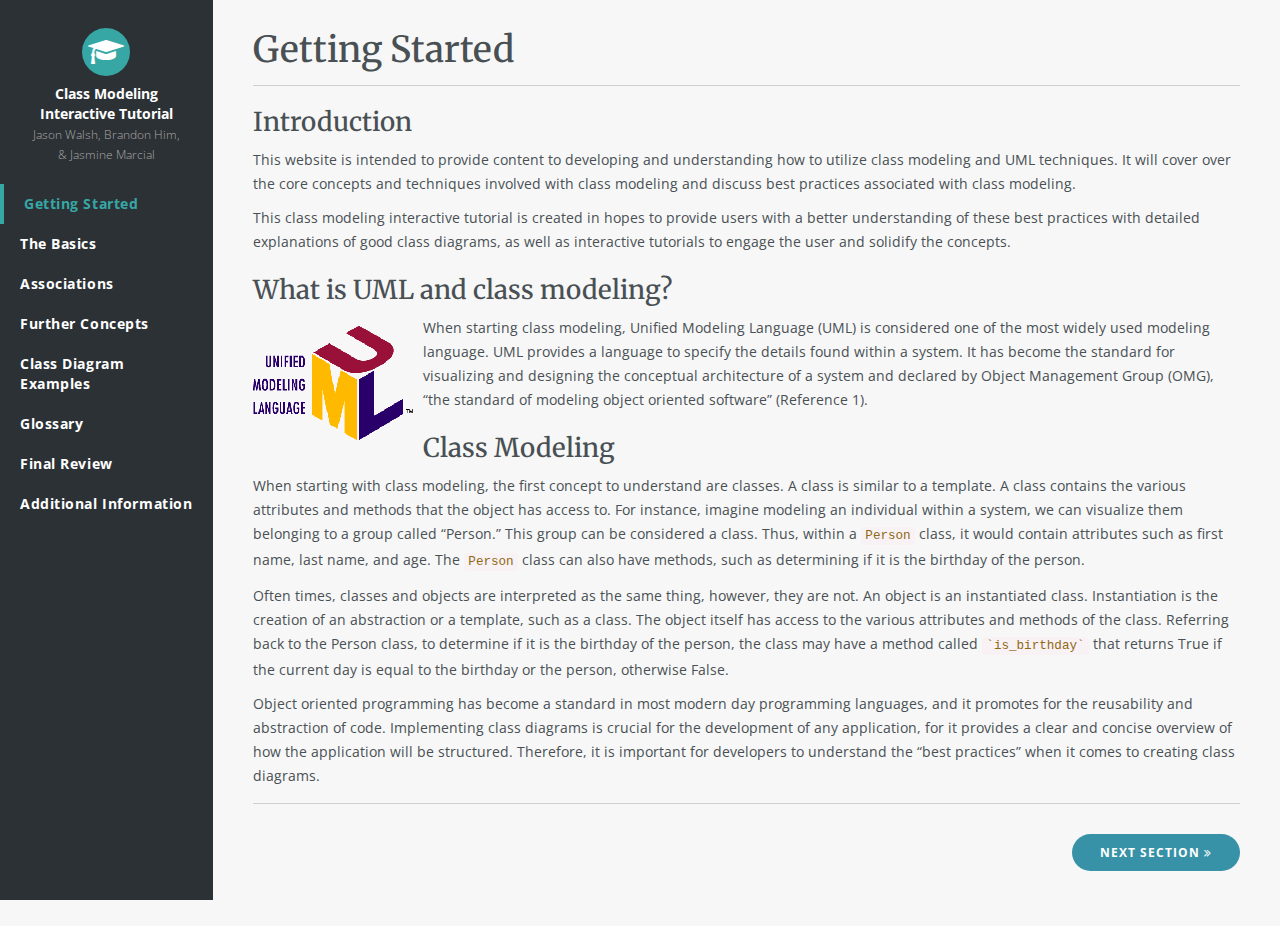
==== index.html @ 858a0475 "Initial commit" ====
<!DOCTYPE html>
<html lang="en">
    <head>
        <meta charset="utf-8">
        <meta http-equiv="X-UA-Compatible" content="IE=edge">
        <meta name="viewport" content="width=device-width, initial-scale=1">
        <title>INFO 355 Class Modeling Tutorial</title>
        <link rel="stylesheet" href="https://maxcdn.bootstrapcdn.com/bootstrap/3.3.4/css/bootstrap.min.css">
        <link rel="stylesheet" href="//maxcdn.bootstrapcdn.com/font-awesome/4.3.0/css/font-awesome.min.css">
        <link rel="stylesheet" href="assets/css/slickQuiz.css">
        <link rel="stylesheet" href="assets/css/master.css">
        <link rel="stylesheet" href="assets/css/override.css">
        <link rel="stylesheet" href="assets/css/animate.css">
        <!--[if lt IE 9]>
            <script src="https://oss.maxcdn.com/html5shiv/3.7.2/html5shiv.min.js"></script>
            <script src="https://oss.maxcdn.com/respond/1.4.2/respond.min.js"></script>
        <![endif]-->
    </head>
    <body id="slickQuiz">
        <nav class="navbar navbar-inverse navbar-fixed-top">
            <div class="container-fluid">
                <div class="navbar-header">
                    <button type="button" class="navbar-toggle collapsed" data-toggle="collapse" data-target="#navbar" aria-expanded="false" aria-controls="navbar">
                        <span class="sr-only">Toggle navigation</span>
                        <span class="icon-bar"></span>
                        <span class="icon-bar"></span>
                        <span class="icon-bar"></span>
                    </button>
                    <a class="navbar-brand" href="#">Class Modeling Interactive Tutorial</a>
                </div>
                <div id="navbar" class="navbar-collapse collapse">
                    <ul class="nav navbar-nav">
                        <li class="active"><a href="/index.html">Getting Started<span class="sr-only">(current)</span></a></li>
                        <li><a href="/basics.html">The Basics</a></li>
                        <li><a href="/associations.html">Associations</a></li>
                        <li><a href="/advance-concepts.html">Further Concepts</a></li>
                        <li><a href="/class-diagram.html">Class Diagram Examples</a></li>
                        <li><a href="/glossary.html">Glossary</a></li>
                        <li><a href="/review.html">Final Review</a></li>
                        <li><a href="/additional-info.html">Additional Information</a></li>
                    </ul>
                </div>
            </div>
        </nav>
        <div class="container-fluid">
            <div class="row">
                <div class="col-sm-3 col-md-2 sidebar">
                    <section class="logo">
                        <span class="fa-stack fa-2x">
                            <i class="fa fa-circle fa-stack-2x"></i>
                            <i class="fa fa-graduation-cap fa-stack-1x fa-inverse"></i>
                        </span>
                        <span class="text">Class Modeling Interactive Tutorial</span>
                        <span class="authors">Jason Walsh, Brandon Him, &amp; Jasmine Marcial</span>
                    </section>
                    <ul class="nav nav-sidebar">
                        <li class="active"><a href="/index.html">Getting Started<span class="sr-only">(current)</span></a></li>
                        <li><a href="/basics.html">The Basics</a></li>
                        <li><a href="/associations.html">Associations</a></li>
                        <li><a href="/advance-concepts.html">Further Concepts</a></li>
                        <li><a href="/class-diagram.html">Class Diagram Examples</a></li>
                        <li><a href="/glossary.html">Glossary</a></li>
                        <li><a href="/review.html">Final Review</a></li>
                        <li><a href="/additional-info.html">Additional Information</a></li>
                    </ul>
                </div>
                <section class="col-sm-9 col-sm-offset-3 col-md-10 col-md-offset-2 main animated fadeIn">
                    <h1>Getting Started</h1>
                    <hr>
                        <h2>Introduction</h2>
                            <p>This website is intended to provide content to developing and understanding how to utilize class modeling and UML techniques. It will cover over the core concepts and techniques involved with class modeling and discuss best practices associated with class modeling.</p>
                            <p>This class modeling interactive tutorial is created in hopes to provide users with a better understanding of these best practices with detailed explanations of good class diagrams, as well as interactive tutorials to engage the user and solidify the concepts.</p>        
                        <h2>What is UML and class modeling?</h2>
                            <img src="assets/img/UML_logo.gif" alt="unified modeling language logo" class="img-responsive left" alt="Responsive image">
                            <p>When starting class modeling, Unified Modeling Language (UML) is considered one of the most widely used modeling language. UML provides a language to specify the details found within a system. It has become the standard for visualizing and designing the conceptual architecture of a system and declared by Object Management Group (OMG), “the standard of modeling object oriented software” (Reference 1).</p>
                        <h2>Class Modeling</h2>
                            <p>When starting with class modeling, the first concept to understand are classes. A class is similar to a template. A class contains the various attributes and methods that the object has access to. For instance, imagine modeling an individual within a system, we can visualize them belonging to a group called “Person.” This group can be considered a class. Thus, within a <span class="code">Person</span> class, it would contain attributes such as first name, last name, and age. The <span class="code">Person</span> class can also have methods, such as determining if it is the birthday of the person.</p>
                            <p>Often times, classes and objects are interpreted as the same thing, however, they are not. An object is an instantiated class. Instantiation is the creation of an abstraction or a template, such as a class. The object itself has access to the various attributes and methods of the class. Referring back to the Person class, to determine if it is the birthday of the person, the class may have a method called <span class="code">`is_birthday`</span> that returns True if the current day is equal to the birthday or the person, otherwise False.</p>
                            <p>Object oriented programming has become a standard in most modern day programming languages, and it promotes for the reusability and abstraction of code. Implementing class diagrams is crucial for the development of any application, for it provides a clear and concise overview of how the application will be structured. Therefore, it is important for developers to understand the “best practices” when it comes to creating class diagrams.</p>
                    <hr>
                    <article class="paging">
                        <div class="float-left">
                        </div>
                        <div class="float-right">
                            <a class="btn btn-primary" href="/basics.html">Next Section <i class="fa fa-angle-double-right"></i></a>
                        </div>
                        <br class="clear">
                    </article>
                </section>
            </div>
        </div>
        <script src="https://ajax.googleapis.com/ajax/libs/jquery/1.11.2/jquery.min.js"></script>
        <script src="https://maxcdn.bootstrapcdn.com/bootstrap/3.3.4/js/bootstrap.min.js"></script>
        <script src="assets/js/slickQuiz-config.js"></script>
        <script src="assets/js/slickQuiz.js"></script>
        <script src="assets/js/main.js"></script>
    </body>
</html>
---- assets/css/slickQuiz.css ----
/* BASE QUIZ STYLES */
/* These styles ensure that the necessary elements are hidden for toggling */

/* DO NOT EDIT UNLESS YOU KNOW WHAT YOU ARE DOING!! */

.startQuiz,
.nextQuestion,
.backToQuestion,
.questions li.question,
.questions li.question .responses,
.questions li.question .responses .correct,
.questions li.question .responses .incorrect,
.quizResults {
    display: none;
}

/* If response messages are disabled or only shown on quiz completion,
   nextQuestion button IS checkAnswer button - so it must be displayed */
.nextQuestion.checkAnswer {
    display: block;
}

ol.questions,
ul.answers,
ul.responses,
ol.questions li,
ul.answers li,
ul.responses li {
    list-style-type: none;
}
---- assets/css/master.css ----
@import url(http://fonts.googleapis.com/css?family=Open+Sans:400,600);

body {
    font-family: 'Open Sans', sans-serif;
}

.sidebar {
    display: none;
}

@media (min-width: 768px) {
    .sidebar {
        position: fixed;
        top: 0;
        bottom: 0;
        left: 0;
        z-index: 1000;
        display: block;
        padding: 20px;
        overflow-x: hidden;
        overflow-y: auto;
        background-color: #f5f5f5;
        border-right: 1px solid #eee;
    }
}

.nav-sidebar {
    margin-right: -21px;
    margin-bottom: 20px;
    margin-left: -20px;
}

.nav-sidebar > li > a {
    padding-right: 20px;
    padding-left: 20px;
}

.nav-sidebar > .active > a,
.nav-sidebar > .active > a:hover,
.nav-sidebar > .active > a:focus {
    color: #fff;
    background-color: #428bca;
}

.startQuiz {
    margin-top: 40px;
}

.tryAgain {
    margin: 20px 0;
}

.quizArea, .quizResults {
    zoom: 1;
}

.quizArea:before,
.quizArea:after,
.quizResults:before,
.quizResults:after {
    content: "\0020";
    display: block;
    height: 0;
    visibility: hidden;
    font-size: 0;
}
.quizArea:after, .quizResults:after {
    clear: both;
}

.questionCount {
    font-style: italic;
}
.questionCount span {
    font-weight: bold;
}

ol.questions {
    margin-top: 20px;
    margin-left: 0;
}
ol.questions li {
    margin-left: 0;
}

ul.answers {
    margin-left: 20px;
    margin-bottom: 20px;
}

ul.responses li {
    margin: 10px 20px 20px;
}

ul.responses li p span {
    display: block;
    font-weight: bold;
    font-size: 18px;
}

ul.responses li.correct p span {
    color: #6C9F2E;
}

ul.responses li.incorrect p span {
    color: #B5121B;
}

.quizResults h3 {
    margin: 0;
}

.quizResults h3 span {
    font-weight: normal;
    font-style: italic;
}

.quizResultsCopy {
    clear: both;
    margin-top: 20px;
}
---- assets/css/override.css ----
/* CSS Stylesheet for CMIT INFO 355 */
/* Font Imports */
@import url(http://fonts.googleapis.com/css?family=Merriweather);
body {
  background-color: #f7f7f7;
}
/* Typography */
p {
  line-height: 24px;
  color: #495054;
}

h1, h2, h3, h4, h5, h6 {
  font-family: 'Merriweather', serif;
  color: #495054;
}

h2 {
  font-size: 26px;
  line-height: 32px;
}

h3 {
  font-size: 20px;
  line-height: 28px;
}
dt {
  margin-top: 10px;
}

.code, code {
  font-family: "Courier New", Courier, monospace;
  padding: 2px 4px;
  font-size: 90%;
  color: #906916;
  background-color: #f9f2f4;
  border-radius: 4px;
}

.figure {
  display: block;
  font-size: 12px;
  margin-bottom: 10px;
}

hr {
  border-top: 1px solid #CFCFCF;
  margin: 15px 0;
}
/* logo */
.logo { 
  margin-bottom: 20px;
  text-align: center;
}

.fa-stack {
  display: block;
  margin: 4px auto;
}

.fa-stack-2x {
  color: rgb(55, 167, 166);
}

.text { 
  display: block;
  color: white;
  font-weight: 700;
}

.authors {
  color: rgb(168, 168, 168);
  font-weight: 100;
  font-size: 12px;
}

/* tables */
table {
  margin: 25px auto;
  display: block;
}
thead {
  background: rgb(55, 167, 166);
  color: white;
  border: 1px solid black;
  font-weight: bold;
}

td {
  border: 1px solid #1C9493;
  padding: 10px;
}

tbody tr:nth-child(odd) {
  background: rgba(211, 211, 211, 0.51);
}



/* images */
.left {
  float: left;
  margin: 10px 10px 10px 0px;
}

.right{
  float: right;
  margin: 10px 0px 10px 10px;
}

.img-center {
  display: block;
  margin: 0 auto;
}
/* main content */
.main {
  padding: 10px 40px 40px 40px;
}

/* Sidebar */
@media (min-width: 768px) {
  .navbar.navbar-inverse.navbar-fixed-top {
    display: none;
  }
}

.sidebar {
  background-color: #2c3135;
  border-right: 1px solid #2c3135;
  padding: 20px 30px 30px 30px;
}

.nav-sidebar {
  margin-left: -30px;
  margin-right:-30px;
}

.nav-sidebar a {
  color: #fff;
  font-weight: 700;
  letter-spacing: 0.04em;
  transition: all .4s ease;
}

.nav-sidebar li.active a {
  color: #37a7a6;
  border-left: 4px solid;
}

.nav-sidebar > .active > a, .nav-sidebar > .active > a:hover, .nav-sidebar > .active > a:focus {
  background: none;
}

.nav>li>a:focus, .nav>li>a:hover {
  background-color: #242527;
}

.sidebar a:hover {
  color: #37a7a6;
}

/* btn */
.btn.btn-primary {
  border-radius: 29px;
  font-weight: bold;
  text-transform: uppercase;
  font-size: 12px;
  padding: 10px 28px;
  background-color: rgb(218, 154, 92);
  letter-spacing: 1.01px;
  border: none;
  transition: all .4s ease;
  display: inline-block;
  margin: 15px 0;
}

.btn.btn-primary:hover {
  padding: 10px 44px;
}

.paging .btn.btn-primary {
  background-color: rgb(55, 146, 167);
}

/* paging */
.float-right {
  float: right;
}

.float-left {
  float: left;
}

.clear {
  clear: both;
}

.tweet-it {
  text-align: right;
}

/* quiz */
a.button.checkAnswer {
  display: inline-block;
  background: rgb(134, 194, 134);
  color: white;
  padding: 6px 15px;
  border-radius: 100px;
  transition: all .4s ease;
  margin: 8px 0;
  font-weight: bold;
  text-decoration: none;
}

a.button.checkAnswer:hover {
  background: rgb(143, 192, 143);
  text-decoration: none;
}

a.button.backToQuestion {
  background: rgb(167, 55, 81);
  color: white;
  padding: 6px 15px;
  border-radius: 100px;
  transition: all .4s ease;
  margin: 8px 0;
  text-decoration: none;
  margin-right: 40px;
}

a.button.backToQuestion:hover {
  background: rgb(140, 36, 61);
  text-decoration: none;
  color: white
}

.nextQuestion {
  background: rgb(55, 137, 167);
  color: white;
  padding: 6px 15px;
  border-radius: 100px;
  transition: all .4s ease;
  margin: 8px 0;
  text-decoration: none;
  margin-right: 40px;
}

.nextQuestion:hover {
  text-decoration: none;
  color: white;
}

.citation li {
   list-style-type: none;
   margin-top: 10px;
}

.answers img {
  margin-top: 15px;
}
@media (max-width: 768px) {
  .main {
    padding-top: 70px;
  }
  .paging {
    margin: 0 auto;
    text-align: center;
  }
}

@media (max-width: 550px ) {
  .float-right {
    float: none;
  }
  .float-left {
    float: none;
  }
}
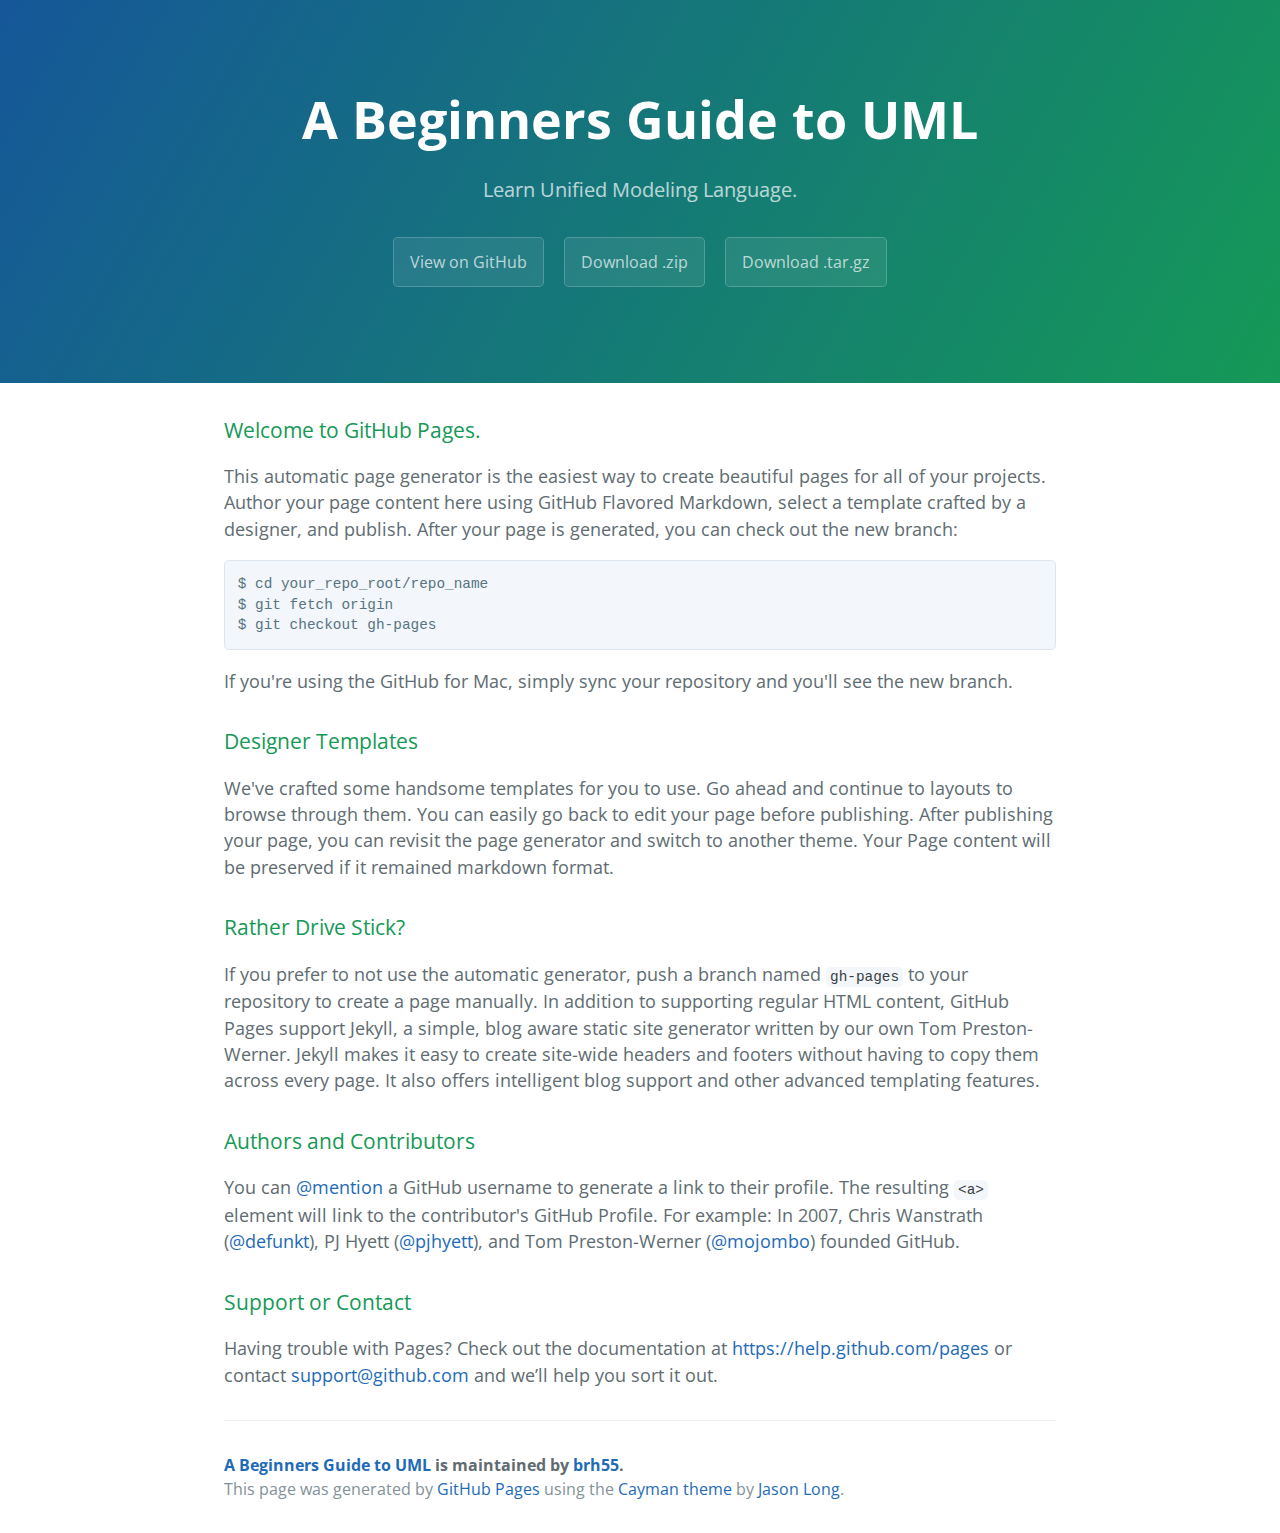
==== commit f5eb76cd: "Create gh-pages branch via GitHub" ====
--- a/index.html
+++ b/index.html
@@ -1,98 +1,65 @@
 <!DOCTYPE html>
-<html lang="en">
-    <head>
-        <meta charset="utf-8">
-        <meta http-equiv="X-UA-Compatible" content="IE=edge">
-        <meta name="viewport" content="width=device-width, initial-scale=1">
-        <title>INFO 355 Class Modeling Tutorial</title>
-        <link rel="stylesheet" href="https://maxcdn.bootstrapcdn.com/bootstrap/3.3.4/css/bootstrap.min.css">
-        <link rel="stylesheet" href="//maxcdn.bootstrapcdn.com/font-awesome/4.3.0/css/font-awesome.min.css">
-        <link rel="stylesheet" href="assets/css/slickQuiz.css">
-        <link rel="stylesheet" href="assets/css/master.css">
-        <link rel="stylesheet" href="assets/css/override.css">
-        <link rel="stylesheet" href="assets/css/animate.css">
-        <!--[if lt IE 9]>
-            <script src="https://oss.maxcdn.com/html5shiv/3.7.2/html5shiv.min.js"></script>
-            <script src="https://oss.maxcdn.com/respond/1.4.2/respond.min.js"></script>
-        <![endif]-->
-    </head>
-    <body id="slickQuiz">
-        <nav class="navbar navbar-inverse navbar-fixed-top">
-            <div class="container-fluid">
-                <div class="navbar-header">
-                    <button type="button" class="navbar-toggle collapsed" data-toggle="collapse" data-target="#navbar" aria-expanded="false" aria-controls="navbar">
-                        <span class="sr-only">Toggle navigation</span>
-                        <span class="icon-bar"></span>
-                        <span class="icon-bar"></span>
-                        <span class="icon-bar"></span>
-                    </button>
-                    <a class="navbar-brand" href="#">Class Modeling Interactive Tutorial</a>
-                </div>
-                <div id="navbar" class="navbar-collapse collapse">
-                    <ul class="nav navbar-nav">
-                        <li class="active"><a href="/index.html">Getting Started<span class="sr-only">(current)</span></a></li>
-                        <li><a href="/basics.html">The Basics</a></li>
-                        <li><a href="/associations.html">Associations</a></li>
-                        <li><a href="/advance-concepts.html">Further Concepts</a></li>
-                        <li><a href="/class-diagram.html">Class Diagram Examples</a></li>
-                        <li><a href="/glossary.html">Glossary</a></li>
-                        <li><a href="/review.html">Final Review</a></li>
-                        <li><a href="/additional-info.html">Additional Information</a></li>
-                    </ul>
-                </div>
-            </div>
-        </nav>
-        <div class="container-fluid">
-            <div class="row">
-                <div class="col-sm-3 col-md-2 sidebar">
-                    <section class="logo">
-                        <span class="fa-stack fa-2x">
-                            <i class="fa fa-circle fa-stack-2x"></i>
-                            <i class="fa fa-graduation-cap fa-stack-1x fa-inverse"></i>
-                        </span>
-                        <span class="text">Class Modeling Interactive Tutorial</span>
-                        <span class="authors">Jason Walsh, Brandon Him, &amp; Jasmine Marcial</span>
-                    </section>
-                    <ul class="nav nav-sidebar">
-                        <li class="active"><a href="/index.html">Getting Started<span class="sr-only">(current)</span></a></li>
-                        <li><a href="/basics.html">The Basics</a></li>
-                        <li><a href="/associations.html">Associations</a></li>
-                        <li><a href="/advance-concepts.html">Further Concepts</a></li>
-                        <li><a href="/class-diagram.html">Class Diagram Examples</a></li>
-                        <li><a href="/glossary.html">Glossary</a></li>
-                        <li><a href="/review.html">Final Review</a></li>
-                        <li><a href="/additional-info.html">Additional Information</a></li>
-                    </ul>
-                </div>
-                <section class="col-sm-9 col-sm-offset-3 col-md-10 col-md-offset-2 main animated fadeIn">
-                    <h1>Getting Started</h1>
-                    <hr>
-                        <h2>Introduction</h2>
-                            <p>This website is intended to provide content to developing and understanding how to utilize class modeling and UML techniques. It will cover over the core concepts and techniques involved with class modeling and discuss best practices associated with class modeling.</p>
-                            <p>This class modeling interactive tutorial is created in hopes to provide users with a better understanding of these best practices with detailed explanations of good class diagrams, as well as interactive tutorials to engage the user and solidify the concepts.</p>        
-                        <h2>What is UML and class modeling?</h2>
-                            <img src="assets/img/UML_logo.gif" alt="unified modeling language logo" class="img-responsive left" alt="Responsive image">
-                            <p>When starting class modeling, Unified Modeling Language (UML) is considered one of the most widely used modeling language. UML provides a language to specify the details found within a system. It has become the standard for visualizing and designing the conceptual architecture of a system and declared by Object Management Group (OMG), “the standard of modeling object oriented software” (Reference 1).</p>
-                        <h2>Class Modeling</h2>
-                            <p>When starting with class modeling, the first concept to understand are classes. A class is similar to a template. A class contains the various attributes and methods that the object has access to. For instance, imagine modeling an individual within a system, we can visualize them belonging to a group called “Person.” This group can be considered a class. Thus, within a <span class="code">Person</span> class, it would contain attributes such as first name, last name, and age. The <span class="code">Person</span> class can also have methods, such as determining if it is the birthday of the person.</p>
-                            <p>Often times, classes and objects are interpreted as the same thing, however, they are not. An object is an instantiated class. Instantiation is the creation of an abstraction or a template, such as a class. The object itself has access to the various attributes and methods of the class. Referring back to the Person class, to determine if it is the birthday of the person, the class may have a method called <span class="code">`is_birthday`</span> that returns True if the current day is equal to the birthday or the person, otherwise False.</p>
-                            <p>Object oriented programming has become a standard in most modern day programming languages, and it promotes for the reusability and abstraction of code. Implementing class diagrams is crucial for the development of any application, for it provides a clear and concise overview of how the application will be structured. Therefore, it is important for developers to understand the “best practices” when it comes to creating class diagrams.</p>
-                    <hr>
-                    <article class="paging">
-                        <div class="float-left">
-                        </div>
-                        <div class="float-right">
-                            <a class="btn btn-primary" href="/basics.html">Next Section <i class="fa fa-angle-double-right"></i></a>
-                        </div>
-                        <br class="clear">
-                    </article>
-                </section>
-            </div>
-        </div>
-        <script src="https://ajax.googleapis.com/ajax/libs/jquery/1.11.2/jquery.min.js"></script>
-        <script src="https://maxcdn.bootstrapcdn.com/bootstrap/3.3.4/js/bootstrap.min.js"></script>
-        <script src="assets/js/slickQuiz-config.js"></script>
-        <script src="assets/js/slickQuiz.js"></script>
-        <script src="assets/js/main.js"></script>
-    </body>
+<html lang="en-us">
+  <head>
+    <meta charset="UTF-8">
+    <title>A Beginners Guide to UML by brh55</title>
+    <meta name="viewport" content="width=device-width, initial-scale=1">
+    <link rel="stylesheet" type="text/css" href="stylesheets/normalize.css" media="screen">
+    <link href='http://fonts.googleapis.com/css?family=Open+Sans:400,700' rel='stylesheet' type='text/css'>
+    <link rel="stylesheet" type="text/css" href="stylesheets/stylesheet.css" media="screen">
+    <link rel="stylesheet" type="text/css" href="stylesheets/github-light.css" media="screen">
+  </head>
+  <body>
+    <section class="page-header">
+      <h1 class="project-name">A Beginners Guide to UML</h1>
+      <h2 class="project-tagline">Learn Unified Modeling Language.</h2>
+      <a href="https://github.com/brh55/A-Beginners-Guide-to-UML" class="btn">View on GitHub</a>
+      <a href="https://github.com/brh55/A-Beginners-Guide-to-UML/zipball/master" class="btn">Download .zip</a>
+      <a href="https://github.com/brh55/A-Beginners-Guide-to-UML/tarball/master" class="btn">Download .tar.gz</a>
+    </section>
+
+    <section class="main-content">
+      <h3>
+<a id="welcome-to-github-pages" class="anchor" href="#welcome-to-github-pages" aria-hidden="true"><span class="octicon octicon-link"></span></a>Welcome to GitHub Pages.</h3>
+
+<p>This automatic page generator is the easiest way to create beautiful pages for all of your projects. Author your page content here using GitHub Flavored Markdown, select a template crafted by a designer, and publish. After your page is generated, you can check out the new branch:</p>
+
+<pre><code>$ cd your_repo_root/repo_name
+$ git fetch origin
+$ git checkout gh-pages
+</code></pre>
+
+<p>If you're using the GitHub for Mac, simply sync your repository and you'll see the new branch.</p>
+
+<h3>
+<a id="designer-templates" class="anchor" href="#designer-templates" aria-hidden="true"><span class="octicon octicon-link"></span></a>Designer Templates</h3>
+
+<p>We've crafted some handsome templates for you to use. Go ahead and continue to layouts to browse through them. You can easily go back to edit your page before publishing. After publishing your page, you can revisit the page generator and switch to another theme. Your Page content will be preserved if it remained markdown format.</p>
+
+<h3>
+<a id="rather-drive-stick" class="anchor" href="#rather-drive-stick" aria-hidden="true"><span class="octicon octicon-link"></span></a>Rather Drive Stick?</h3>
+
+<p>If you prefer to not use the automatic generator, push a branch named <code>gh-pages</code> to your repository to create a page manually. In addition to supporting regular HTML content, GitHub Pages support Jekyll, a simple, blog aware static site generator written by our own Tom Preston-Werner. Jekyll makes it easy to create site-wide headers and footers without having to copy them across every page. It also offers intelligent blog support and other advanced templating features.</p>
+
+<h3>
+<a id="authors-and-contributors" class="anchor" href="#authors-and-contributors" aria-hidden="true"><span class="octicon octicon-link"></span></a>Authors and Contributors</h3>
+
+<p>You can <a href="https://github.com/blog/821" class="user-mention">@mention</a> a GitHub username to generate a link to their profile. The resulting <code>&lt;a&gt;</code> element will link to the contributor's GitHub Profile. For example: In 2007, Chris Wanstrath (<a href="https://github.com/defunkt" class="user-mention">@defunkt</a>), PJ Hyett (<a href="https://github.com/pjhyett" class="user-mention">@pjhyett</a>), and Tom Preston-Werner (<a href="https://github.com/mojombo" class="user-mention">@mojombo</a>) founded GitHub.</p>
+
+<h3>
+<a id="support-or-contact" class="anchor" href="#support-or-contact" aria-hidden="true"><span class="octicon octicon-link"></span></a>Support or Contact</h3>
+
+<p>Having trouble with Pages? Check out the documentation at <a href="https://help.github.com/pages">https://help.github.com/pages</a> or contact <a href="mailto:support@github.com">support@github.com</a> and we’ll help you sort it out.</p>
+
+      <footer class="site-footer">
+        <span class="site-footer-owner"><a href="https://github.com/brh55/A-Beginners-Guide-to-UML">A Beginners Guide to UML</a> is maintained by <a href="https://github.com/brh55">brh55</a>.</span>
+
+        <span class="site-footer-credits">This page was generated by <a href="https://pages.github.com">GitHub Pages</a> using the <a href="https://github.com/jasonlong/cayman-theme">Cayman theme</a> by <a href="https://twitter.com/jasonlong">Jason Long</a>.</span>
+      </footer>
+
+    </section>
+
+  
+  </body>
 </html>
+
--- a/stylesheets/stylesheet.css
+++ b/stylesheets/stylesheet.css
@@ -0,0 +1,245 @@
+* {
+  box-sizing: border-box; }
+
+body {
+  padding: 0;
+  margin: 0;
+  font-family: "Open Sans", "Helvetica Neue", Helvetica, Arial, sans-serif;
+  font-size: 16px;
+  line-height: 1.5;
+  color: #606c71; }
+
+a {
+  color: #1e6bb8;
+  text-decoration: none; }
+  a:hover {
+    text-decoration: underline; }
+
+.btn {
+  display: inline-block;
+  margin-bottom: 1rem;
+  color: rgba(255, 255, 255, 0.7);
+  background-color: rgba(255, 255, 255, 0.08);
+  border-color: rgba(255, 255, 255, 0.2);
+  border-style: solid;
+  border-width: 1px;
+  border-radius: 0.3rem;
+  transition: color 0.2s, background-color 0.2s, border-color 0.2s; }
+  .btn + .btn {
+    margin-left: 1rem; }
+
+.btn:hover {
+  color: rgba(255, 255, 255, 0.8);
+  text-decoration: none;
+  background-color: rgba(255, 255, 255, 0.2);
+  border-color: rgba(255, 255, 255, 0.3); }
+
+@media screen and (min-width: 64em) {
+  .btn {
+    padding: 0.75rem 1rem; } }
+
+@media screen and (min-width: 42em) and (max-width: 64em) {
+  .btn {
+    padding: 0.6rem 0.9rem;
+    font-size: 0.9rem; } }
+
+@media screen and (max-width: 42em) {
+  .btn {
+    display: block;
+    width: 100%;
+    padding: 0.75rem;
+    font-size: 0.9rem; }
+    .btn + .btn {
+      margin-top: 1rem;
+      margin-left: 0; } }
+
+.page-header {
+  color: #fff;
+  text-align: center;
+  background-color: #159957;
+  background-image: linear-gradient(120deg, #155799, #159957); }
+
+@media screen and (min-width: 64em) {
+  .page-header {
+    padding: 5rem 6rem; } }
+
+@media screen and (min-width: 42em) and (max-width: 64em) {
+  .page-header {
+    padding: 3rem 4rem; } }
+
+@media screen and (max-width: 42em) {
+  .page-header {
+    padding: 2rem 1rem; } }
+
+.project-name {
+  margin-top: 0;
+  margin-bottom: 0.1rem; }
+
+@media screen and (min-width: 64em) {
+  .project-name {
+    font-size: 3.25rem; } }
+
+@media screen and (min-width: 42em) and (max-width: 64em) {
+  .project-name {
+    font-size: 2.25rem; } }
+
+@media screen and (max-width: 42em) {
+  .project-name {
+    font-size: 1.75rem; } }
+
+.project-tagline {
+  margin-bottom: 2rem;
+  font-weight: normal;
+  opacity: 0.7; }
+
+@media screen and (min-width: 64em) {
+  .project-tagline {
+    font-size: 1.25rem; } }
+
+@media screen and (min-width: 42em) and (max-width: 64em) {
+  .project-tagline {
+    font-size: 1.15rem; } }
+
+@media screen and (max-width: 42em) {
+  .project-tagline {
+    font-size: 1rem; } }
+
+.main-content :first-child {
+  margin-top: 0; }
+.main-content img {
+  max-width: 100%; }
+.main-content h1, .main-content h2, .main-content h3, .main-content h4, .main-content h5, .main-content h6 {
+  margin-top: 2rem;
+  margin-bottom: 1rem;
+  font-weight: normal;
+  color: #159957; }
+.main-content p {
+  margin-bottom: 1em; }
+.main-content code {
+  padding: 2px 4px;
+  font-family: Consolas, "Liberation Mono", Menlo, Courier, monospace;
+  font-size: 0.9rem;
+  color: #383e41;
+  background-color: #f3f6fa;
+  border-radius: 0.3rem; }
+.main-content pre {
+  padding: 0.8rem;
+  margin-top: 0;
+  margin-bottom: 1rem;
+  font: 1rem Consolas, "Liberation Mono", Menlo, Courier, monospace;
+  color: #567482;
+  word-wrap: normal;
+  background-color: #f3f6fa;
+  border: solid 1px #dce6f0;
+  border-radius: 0.3rem; }
+  .main-content pre > code {
+    padding: 0;
+    margin: 0;
+    font-size: 0.9rem;
+    color: #567482;
+    word-break: normal;
+    white-space: pre;
+    background: transparent;
+    border: 0; }
+.main-content .highlight {
+  margin-bottom: 1rem; }
+  .main-content .highlight pre {
+    margin-bottom: 0;
+    word-break: normal; }
+.main-content .highlight pre, .main-content pre {
+  padding: 0.8rem;
+  overflow: auto;
+  font-size: 0.9rem;
+  line-height: 1.45;
+  border-radius: 0.3rem; }
+.main-content pre code, .main-content pre tt {
+  display: inline;
+  max-width: initial;
+  padding: 0;
+  margin: 0;
+  overflow: initial;
+  line-height: inherit;
+  word-wrap: normal;
+  background-color: transparent;
+  border: 0; }
+  .main-content pre code:before, .main-content pre code:after, .main-content pre tt:before, .main-content pre tt:after {
+    content: normal; }
+.main-content ul, .main-content ol {
+  margin-top: 0; }
+.main-content blockquote {
+  padding: 0 1rem;
+  margin-left: 0;
+  color: #819198;
+  border-left: 0.3rem solid #dce6f0; }
+  .main-content blockquote > :first-child {
+    margin-top: 0; }
+  .main-content blockquote > :last-child {
+    margin-bottom: 0; }
+.main-content table {
+  display: block;
+  width: 100%;
+  overflow: auto;
+  word-break: normal;
+  word-break: keep-all; }
+  .main-content table th {
+    font-weight: bold; }
+  .main-content table th, .main-content table td {
+    padding: 0.5rem 1rem;
+    border: 1px solid #e9ebec; }
+.main-content dl {
+  padding: 0; }
+  .main-content dl dt {
+    padding: 0;
+    margin-top: 1rem;
+    font-size: 1rem;
+    font-weight: bold; }
+  .main-content dl dd {
+    padding: 0;
+    margin-bottom: 1rem; }
+.main-content hr {
+  height: 2px;
+  padding: 0;
+  margin: 1rem 0;
+  background-color: #eff0f1;
+  border: 0; }
+
+@media screen and (min-width: 64em) {
+  .main-content {
+    max-width: 64rem;
+    padding: 2rem 6rem;
+    margin: 0 auto;
+    font-size: 1.1rem; } }
+
+@media screen and (min-width: 42em) and (max-width: 64em) {
+  .main-content {
+    padding: 2rem 4rem;
+    font-size: 1.1rem; } }
+
+@media screen and (max-width: 42em) {
+  .main-content {
+    padding: 2rem 1rem;
+    font-size: 1rem; } }
+
+.site-footer {
+  padding-top: 2rem;
+  margin-top: 2rem;
+  border-top: solid 1px #eff0f1; }
+
+.site-footer-owner {
+  display: block;
+  font-weight: bold; }
+
+.site-footer-credits {
+  color: #819198; }
+
+@media screen and (min-width: 64em) {
+  .site-footer {
+    font-size: 1rem; } }
+
+@media screen and (min-width: 42em) and (max-width: 64em) {
+  .site-footer {
+    font-size: 1rem; } }
+
+@media screen and (max-width: 42em) {
+  .site-footer {
+    font-size: 0.9rem; } }
--- a/stylesheets/github-light.css
+++ b/stylesheets/github-light.css
@@ -0,0 +1,116 @@
+/*
+   Copyright 2014 GitHub Inc.
+
+   Licensed under the Apache License, Version 2.0 (the "License");
+   you may not use this file except in compliance with the License.
+   You may obtain a copy of the License at
+
+       http://www.apache.org/licenses/LICENSE-2.0
+
+   Unless required by applicable law or agreed to in writing, software
+   distributed under the License is distributed on an "AS IS" BASIS,
+   WITHOUT WARRANTIES OR CONDITIONS OF ANY KIND, either express or implied.
+   See the License for the specific language governing permissions and
+   limitations under the License.
+
+*/
+
+.pl-c /* comment */ {
+  color: #969896;
+}
+
+.pl-c1      /* constant, markup.raw, meta.diff.header, meta.module-reference, meta.property-name, support, support.constant, support.variable, variable.other.constant */,
+.pl-s .pl-v /* string variable */ {
+  color: #0086b3;
+}
+
+.pl-e  /* entity */,
+.pl-en /* entity.name */ {
+  color: #795da3;
+}
+
+.pl-s .pl-s1 /* string source */,
+.pl-smi      /* storage.modifier.import, storage.modifier.package, storage.type.java, variable.other, variable.parameter.function */ {
+  color: #333;
+}
+
+.pl-ent /* entity.name.tag */ {
+  color: #63a35c;
+}
+
+.pl-k /* keyword, storage, storage.type */ {
+  color: #a71d5d;
+}
+
+.pl-pds              /* punctuation.definition.string, string.regexp.character-class */,
+.pl-s                /* string */,
+.pl-s .pl-pse .pl-s1 /* string punctuation.section.embedded source */,
+.pl-sr               /* string.regexp */,
+.pl-sr .pl-cce       /* string.regexp constant.character.escape */,
+.pl-sr .pl-sra       /* string.regexp string.regexp.arbitrary-repitition */,
+.pl-sr .pl-sre       /* string.regexp source.ruby.embedded */ {
+  color: #183691;
+}
+
+.pl-v /* variable */ {
+  color: #ed6a43;
+}
+
+.pl-id /* invalid.deprecated */ {
+  color: #b52a1d;
+}
+
+.pl-ii /* invalid.illegal */ {
+  background-color: #b52a1d;
+  color: #f8f8f8;
+}
+
+.pl-sr .pl-cce /* string.regexp constant.character.escape */ {
+  color: #63a35c;
+  font-weight: bold;
+}
+
+.pl-ml /* markup.list */ {
+  color: #693a17;
+}
+
+.pl-mh        /* markup.heading */,
+.pl-mh .pl-en /* markup.heading entity.name */,
+.pl-ms        /* meta.separator */ {
+  color: #1d3e81;
+  font-weight: bold;
+}
+
+.pl-mq /* markup.quote */ {
+  color: #008080;
+}
+
+.pl-mi /* markup.italic */ {
+  color: #333;
+  font-style: italic;
+}
+
+.pl-mb /* markup.bold */ {
+  color: #333;
+  font-weight: bold;
+}
+
+.pl-md /* markup.deleted, meta.diff.header.from-file */ {
+  background-color: #ffecec;
+  color: #bd2c00;
+}
+
+.pl-mi1 /* markup.inserted, meta.diff.header.to-file */ {
+  background-color: #eaffea;
+  color: #55a532;
+}
+
+.pl-mdr /* meta.diff.range */ {
+  color: #795da3;
+  font-weight: bold;
+}
+
+.pl-mo /* meta.output */ {
+  color: #1d3e81;
+}
+
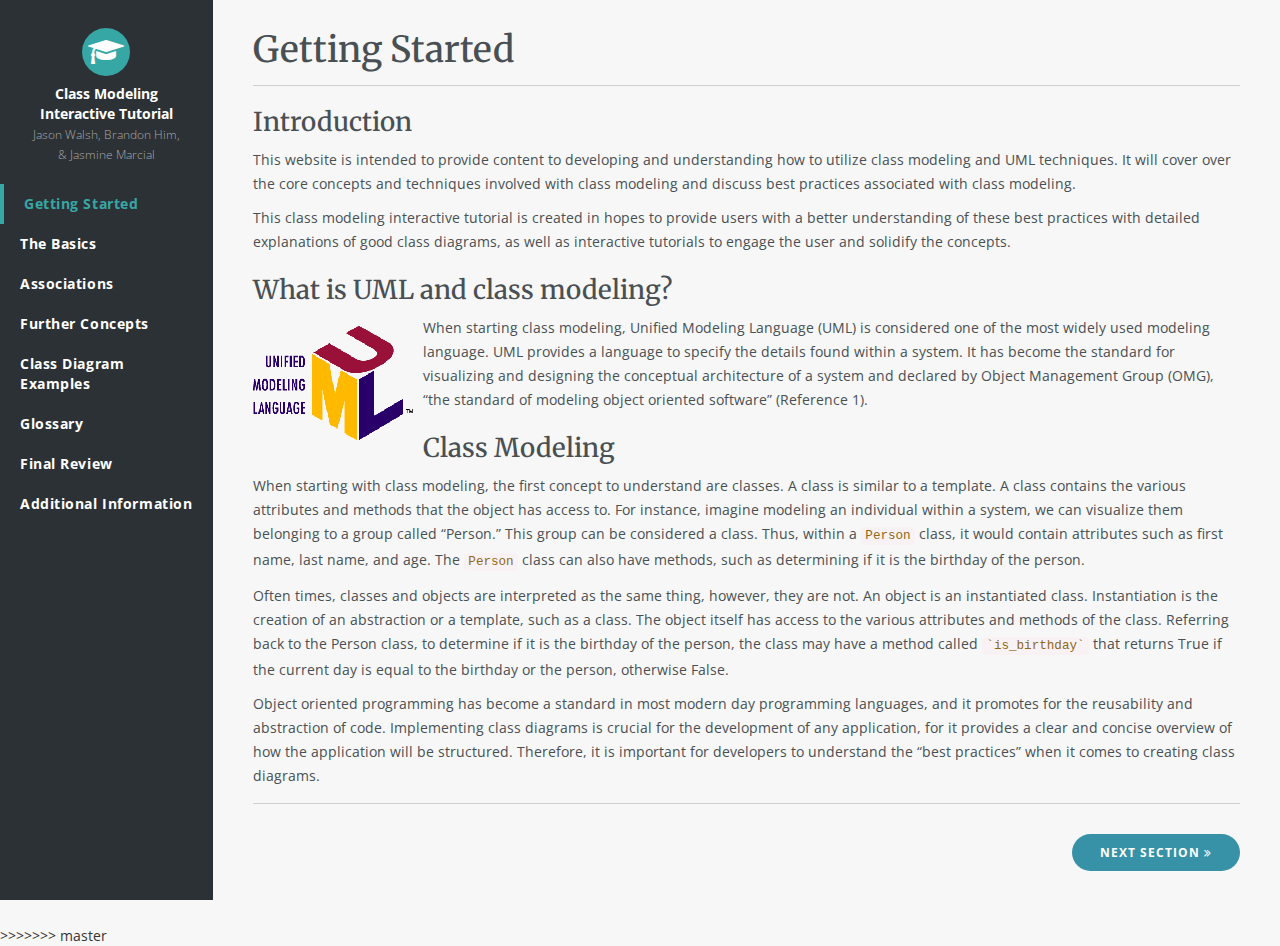
==== commit c19ac634: "Update URLS path" ====
--- a/index.html
+++ b/index.html
@@ -1,65 +1,99 @@
 <!DOCTYPE html>
-<html lang="en-us">
-  <head>
-    <meta charset="UTF-8">
-    <title>A Beginners Guide to UML by brh55</title>
-    <meta name="viewport" content="width=device-width, initial-scale=1">
-    <link rel="stylesheet" type="text/css" href="stylesheets/normalize.css" media="screen">
-    <link href='http://fonts.googleapis.com/css?family=Open+Sans:400,700' rel='stylesheet' type='text/css'>
-    <link rel="stylesheet" type="text/css" href="stylesheets/stylesheet.css" media="screen">
-    <link rel="stylesheet" type="text/css" href="stylesheets/github-light.css" media="screen">
-  </head>
-  <body>
-    <section class="page-header">
-      <h1 class="project-name">A Beginners Guide to UML</h1>
-      <h2 class="project-tagline">Learn Unified Modeling Language.</h2>
-      <a href="https://github.com/brh55/A-Beginners-Guide-to-UML" class="btn">View on GitHub</a>
-      <a href="https://github.com/brh55/A-Beginners-Guide-to-UML/zipball/master" class="btn">Download .zip</a>
-      <a href="https://github.com/brh55/A-Beginners-Guide-to-UML/tarball/master" class="btn">Download .tar.gz</a>
-    </section>
-
-    <section class="main-content">
-      <h3>
-<a id="welcome-to-github-pages" class="anchor" href="#welcome-to-github-pages" aria-hidden="true"><span class="octicon octicon-link"></span></a>Welcome to GitHub Pages.</h3>
-
-<p>This automatic page generator is the easiest way to create beautiful pages for all of your projects. Author your page content here using GitHub Flavored Markdown, select a template crafted by a designer, and publish. After your page is generated, you can check out the new branch:</p>
-
-<pre><code>$ cd your_repo_root/repo_name
-$ git fetch origin
-$ git checkout gh-pages
-</code></pre>
-
-<p>If you're using the GitHub for Mac, simply sync your repository and you'll see the new branch.</p>
-
-<h3>
-<a id="designer-templates" class="anchor" href="#designer-templates" aria-hidden="true"><span class="octicon octicon-link"></span></a>Designer Templates</h3>
-
-<p>We've crafted some handsome templates for you to use. Go ahead and continue to layouts to browse through them. You can easily go back to edit your page before publishing. After publishing your page, you can revisit the page generator and switch to another theme. Your Page content will be preserved if it remained markdown format.</p>
-
-<h3>
-<a id="rather-drive-stick" class="anchor" href="#rather-drive-stick" aria-hidden="true"><span class="octicon octicon-link"></span></a>Rather Drive Stick?</h3>
-
-<p>If you prefer to not use the automatic generator, push a branch named <code>gh-pages</code> to your repository to create a page manually. In addition to supporting regular HTML content, GitHub Pages support Jekyll, a simple, blog aware static site generator written by our own Tom Preston-Werner. Jekyll makes it easy to create site-wide headers and footers without having to copy them across every page. It also offers intelligent blog support and other advanced templating features.</p>
-
-<h3>
-<a id="authors-and-contributors" class="anchor" href="#authors-and-contributors" aria-hidden="true"><span class="octicon octicon-link"></span></a>Authors and Contributors</h3>
-
-<p>You can <a href="https://github.com/blog/821" class="user-mention">@mention</a> a GitHub username to generate a link to their profile. The resulting <code>&lt;a&gt;</code> element will link to the contributor's GitHub Profile. For example: In 2007, Chris Wanstrath (<a href="https://github.com/defunkt" class="user-mention">@defunkt</a>), PJ Hyett (<a href="https://github.com/pjhyett" class="user-mention">@pjhyett</a>), and Tom Preston-Werner (<a href="https://github.com/mojombo" class="user-mention">@mojombo</a>) founded GitHub.</p>
-
-<h3>
-<a id="support-or-contact" class="anchor" href="#support-or-contact" aria-hidden="true"><span class="octicon octicon-link"></span></a>Support or Contact</h3>
-
-<p>Having trouble with Pages? Check out the documentation at <a href="https://help.github.com/pages">https://help.github.com/pages</a> or contact <a href="mailto:support@github.com">support@github.com</a> and we’ll help you sort it out.</p>
-
-      <footer class="site-footer">
-        <span class="site-footer-owner"><a href="https://github.com/brh55/A-Beginners-Guide-to-UML">A Beginners Guide to UML</a> is maintained by <a href="https://github.com/brh55">brh55</a>.</span>
-
-        <span class="site-footer-credits">This page was generated by <a href="https://pages.github.com">GitHub Pages</a> using the <a href="https://github.com/jasonlong/cayman-theme">Cayman theme</a> by <a href="https://twitter.com/jasonlong">Jason Long</a>.</span>
-      </footer>
-
-    </section>
-
-  
-  </body>
+<html lang="en">
+    <head>
+        <meta charset="utf-8">
+        <meta http-equiv="X-UA-Compatible" content="IE=edge">
+        <meta name="viewport" content="width=device-width, initial-scale=1">
+        <title>INFO 355 Class Modeling Tutorial</title>
+        <link rel="stylesheet" href="https://maxcdn.bootstrapcdn.com/bootstrap/3.3.4/css/bootstrap.min.css">
+        <link rel="stylesheet" href="//maxcdn.bootstrapcdn.com/font-awesome/4.3.0/css/font-awesome.min.css">
+        <link rel="stylesheet" href="assets/css/slickQuiz.css">
+        <link rel="stylesheet" href="assets/css/master.css">
+        <link rel="stylesheet" href="assets/css/override.css">
+        <link rel="stylesheet" href="assets/css/animate.css">
+        <!--[if lt IE 9]>
+            <script src="https://oss.maxcdn.com/html5shiv/3.7.2/html5shiv.min.js"></script>
+            <script src="https://oss.maxcdn.com/respond/1.4.2/respond.min.js"></script>
+        <![endif]-->
+    </head>
+    <body id="slickQuiz">
+        <nav class="navbar navbar-inverse navbar-fixed-top">
+            <div class="container-fluid">
+                <div class="navbar-header">
+                    <button type="button" class="navbar-toggle collapsed" data-toggle="collapse" data-target="#navbar" aria-expanded="false" aria-controls="navbar">
+                        <span class="sr-only">Toggle navigation</span>
+                        <span class="icon-bar"></span>
+                        <span class="icon-bar"></span>
+                        <span class="icon-bar"></span>
+                    </button>
+                    <a class="navbar-brand" href="#">Class Modeling Interactive Tutorial</a>
+                </div>
+                <div id="navbar" class="navbar-collapse collapse">
+                    <ul class="nav navbar-nav">
+                        <li class="active"><a href="index.html">Getting Started<span class="sr-only">(current)</span></a></li>
+                        <li><a href="basics.html">The Basics</a></li>
+                        <li><a href="associations.html">Associations</a></li>
+                        <li><a href="advance-concepts.html">Further Concepts</a></li>
+                        <li><a href="class-diagram.html">Class Diagram Examples</a></li>
+                        <li><a href="glossary.html">Glossary</a></li>
+                        <li><a href="review.html">Final Review</a></li>
+                        <li><a href="additional-info.html">Additional Information</a></li>
+                    </ul>
+                </div>
+            </div>
+        </nav>
+        <div class="container-fluid">
+            <div class="row">
+                <div class="col-sm-3 col-md-2 sidebar">
+                    <section class="logo">
+                        <span class="fa-stack fa-2x">
+                            <i class="fa fa-circle fa-stack-2x"></i>
+                            <i class="fa fa-graduation-cap fa-stack-1x fa-inverse"></i>
+                        </span>
+                        <span class="text">Class Modeling Interactive Tutorial</span>
+                        <span class="authors">Jason Walsh, Brandon Him, &amp; Jasmine Marcial</span>
+                    </section>
+                    <ul class="nav nav-sidebar">
+                        <li class="active"><a href="index.html">Getting Started<span class="sr-only">(current)</span></a></li>
+                        <li><a href="basics.html">The Basics</a></li>
+                        <li><a href="associations.html">Associations</a></li>
+                        <li><a href="advance-concepts.html">Further Concepts</a></li>
+                        <li><a href="class-diagram.html">Class Diagram Examples</a></li>
+                        <li><a href="glossary.html">Glossary</a></li>
+                        <li><a href="review.html">Final Review</a></li>
+                        <li><a href="additional-info.html">Additional Information</a></li>
+                    </ul>
+                </div>
+                <section class="col-sm-9 col-sm-offset-3 col-md-10 col-md-offset-2 main animated fadeIn">
+                    <h1>Getting Started</h1>
+                    <hr>
+                        <h2>Introduction</h2>
+                            <p>This website is intended to provide content to developing and understanding how to utilize class modeling and UML techniques. It will cover over the core concepts and techniques involved with class modeling and discuss best practices associated with class modeling.</p>
+                            <p>This class modeling interactive tutorial is created in hopes to provide users with a better understanding of these best practices with detailed explanations of good class diagrams, as well as interactive tutorials to engage the user and solidify the concepts.</p>        
+                        <h2>What is UML and class modeling?</h2>
+                            <img src="assets/img/UML_logo.gif" alt="unified modeling language logo" class="img-responsive left" alt="Responsive image">
+                            <p>When starting class modeling, Unified Modeling Language (UML) is considered one of the most widely used modeling language. UML provides a language to specify the details found within a system. It has become the standard for visualizing and designing the conceptual architecture of a system and declared by Object Management Group (OMG), “the standard of modeling object oriented software” (Reference 1).</p>
+                        <h2>Class Modeling</h2>
+                            <p>When starting with class modeling, the first concept to understand are classes. A class is similar to a template. A class contains the various attributes and methods that the object has access to. For instance, imagine modeling an individual within a system, we can visualize them belonging to a group called “Person.” This group can be considered a class. Thus, within a <span class="code">Person</span> class, it would contain attributes such as first name, last name, and age. The <span class="code">Person</span> class can also have methods, such as determining if it is the birthday of the person.</p>
+                            <p>Often times, classes and objects are interpreted as the same thing, however, they are not. An object is an instantiated class. Instantiation is the creation of an abstraction or a template, such as a class. The object itself has access to the various attributes and methods of the class. Referring back to the Person class, to determine if it is the birthday of the person, the class may have a method called <span class="code">`is_birthday`</span> that returns True if the current day is equal to the birthday or the person, otherwise False.</p>
+                            <p>Object oriented programming has become a standard in most modern day programming languages, and it promotes for the reusability and abstraction of code. Implementing class diagrams is crucial for the development of any application, for it provides a clear and concise overview of how the application will be structured. Therefore, it is important for developers to understand the “best practices” when it comes to creating class diagrams.</p>
+                    <hr>
+                    <article class="paging">
+                        <div class="float-left">
+                        </div>
+                        <div class="float-right">
+                            <a class="btn btn-primary" href="/basics.html">Next Section <i class="fa fa-angle-double-right"></i></a>
+                        </div>
+                        <br class="clear">
+                    </article>
+                </section>
+            </div>
+        </div>
+        <script src="https://ajax.googleapis.com/ajax/libs/jquery/1.11.2/jquery.min.js"></script>
+        <script src="https://maxcdn.bootstrapcdn.com/bootstrap/3.3.4/js/bootstrap.min.js"></script>
+        <script src="assets/js/slickQuiz-config.js"></script>
+        <script src="assets/js/slickQuiz.js"></script>
+        <script src="assets/js/main.js"></script>
+    </body>
 </html>
-
+>>>>>>> master
--- a/assets/css/slickQuiz.css
+++ b/assets/css/slickQuiz.css
@@ -0,0 +1,30 @@
+/* BASE QUIZ STYLES */
+/* These styles ensure that the necessary elements are hidden for toggling */
+
+/* DO NOT EDIT UNLESS YOU KNOW WHAT YOU ARE DOING!! */
+
+.startQuiz,
+.nextQuestion,
+.backToQuestion,
+.questions li.question,
+.questions li.question .responses,
+.questions li.question .responses .correct,
+.questions li.question .responses .incorrect,
+.quizResults {
+    display: none;
+}
+
+/* If response messages are disabled or only shown on quiz completion,
+   nextQuestion button IS checkAnswer button - so it must be displayed */
+.nextQuestion.checkAnswer {
+    display: block;
+}
+
+ol.questions,
+ul.answers,
+ul.responses,
+ol.questions li,
+ul.answers li,
+ul.responses li {
+    list-style-type: none;
+}
--- a/assets/css/master.css
+++ b/assets/css/master.css
@@ -0,0 +1,121 @@
+@import url(http://fonts.googleapis.com/css?family=Open+Sans:400,600);
+
+body {
+    font-family: 'Open Sans', sans-serif;
+}
+
+.sidebar {
+    display: none;
+}
+
+@media (min-width: 768px) {
+    .sidebar {
+        position: fixed;
+        top: 0;
+        bottom: 0;
+        left: 0;
+        z-index: 1000;
+        display: block;
+        padding: 20px;
+        overflow-x: hidden;
+        overflow-y: auto;
+        background-color: #f5f5f5;
+        border-right: 1px solid #eee;
+    }
+}
+
+.nav-sidebar {
+    margin-right: -21px;
+    margin-bottom: 20px;
+    margin-left: -20px;
+}
+
+.nav-sidebar > li > a {
+    padding-right: 20px;
+    padding-left: 20px;
+}
+
+.nav-sidebar > .active > a,
+.nav-sidebar > .active > a:hover,
+.nav-sidebar > .active > a:focus {
+    color: #fff;
+    background-color: #428bca;
+}
+
+.startQuiz {
+    margin-top: 40px;
+}
+
+.tryAgain {
+    margin: 20px 0;
+}
+
+.quizArea, .quizResults {
+    zoom: 1;
+}
+
+.quizArea:before,
+.quizArea:after,
+.quizResults:before,
+.quizResults:after {
+    content: "\0020";
+    display: block;
+    height: 0;
+    visibility: hidden;
+    font-size: 0;
+}
+.quizArea:after, .quizResults:after {
+    clear: both;
+}
+
+.questionCount {
+    font-style: italic;
+}
+.questionCount span {
+    font-weight: bold;
+}
+
+ol.questions {
+    margin-top: 20px;
+    margin-left: 0;
+}
+ol.questions li {
+    margin-left: 0;
+}
+
+ul.answers {
+    margin-left: 20px;
+    margin-bottom: 20px;
+}
+
+ul.responses li {
+    margin: 10px 20px 20px;
+}
+
+ul.responses li p span {
+    display: block;
+    font-weight: bold;
+    font-size: 18px;
+}
+
+ul.responses li.correct p span {
+    color: #6C9F2E;
+}
+
+ul.responses li.incorrect p span {
+    color: #B5121B;
+}
+
+.quizResults h3 {
+    margin: 0;
+}
+
+.quizResults h3 span {
+    font-weight: normal;
+    font-style: italic;
+}
+
+.quizResultsCopy {
+    clear: both;
+    margin-top: 20px;
+}
--- a/assets/css/override.css
+++ b/assets/css/override.css
@@ -0,0 +1,278 @@
+/* CSS Stylesheet for CMIT INFO 355 */
+/* Font Imports */
+@import url(http://fonts.googleapis.com/css?family=Merriweather);
+body {
+  background-color: #f7f7f7;
+}
+/* Typography */
+p {
+  line-height: 24px;
+  color: #495054;
+}
+
+h1, h2, h3, h4, h5, h6 {
+  font-family: 'Merriweather', serif;
+  color: #495054;
+}
+
+h2 {
+  font-size: 26px;
+  line-height: 32px;
+}
+
+h3 {
+  font-size: 20px;
+  line-height: 28px;
+}
+dt {
+  margin-top: 10px;
+}
+
+.code, code {
+  font-family: "Courier New", Courier, monospace;
+  padding: 2px 4px;
+  font-size: 90%;
+  color: #906916;
+  background-color: #f9f2f4;
+  border-radius: 4px;
+}
+
+.figure {
+  display: block;
+  font-size: 12px;
+  margin-bottom: 10px;
+}
+
+hr {
+  border-top: 1px solid #CFCFCF;
+  margin: 15px 0;
+}
+/* logo */
+.logo { 
+  margin-bottom: 20px;
+  text-align: center;
+}
+
+.fa-stack {
+  display: block;
+  margin: 4px auto;
+}
+
+.fa-stack-2x {
+  color: rgb(55, 167, 166);
+}
+
+.text { 
+  display: block;
+  color: white;
+  font-weight: 700;
+}
+
+.authors {
+  color: rgb(168, 168, 168);
+  font-weight: 100;
+  font-size: 12px;
+}
+
+/* tables */
+table {
+  margin: 25px auto;
+  display: block;
+}
+thead {
+  background: rgb(55, 167, 166);
+  color: white;
+  border: 1px solid black;
+  font-weight: bold;
+}
+
+td {
+  border: 1px solid #1C9493;
+  padding: 10px;
+}
+
+tbody tr:nth-child(odd) {
+  background: rgba(211, 211, 211, 0.51);
+}
+
+
+
+/* images */
+.left {
+  float: left;
+  margin: 10px 10px 10px 0px;
+}
+
+.right{
+  float: right;
+  margin: 10px 0px 10px 10px;
+}
+
+.img-center {
+  display: block;
+  margin: 0 auto;
+}
+/* main content */
+.main {
+  padding: 10px 40px 40px 40px;
+}
+
+/* Sidebar */
+@media (min-width: 768px) {
+  .navbar.navbar-inverse.navbar-fixed-top {
+    display: none;
+  }
+}
+
+.sidebar {
+  background-color: #2c3135;
+  border-right: 1px solid #2c3135;
+  padding: 20px 30px 30px 30px;
+}
+
+.nav-sidebar {
+  margin-left: -30px;
+  margin-right:-30px;
+}
+
+.nav-sidebar a {
+  color: #fff;
+  font-weight: 700;
+  letter-spacing: 0.04em;
+  transition: all .4s ease;
+}
+
+.nav-sidebar li.active a {
+  color: #37a7a6;
+  border-left: 4px solid;
+}
+
+.nav-sidebar > .active > a, .nav-sidebar > .active > a:hover, .nav-sidebar > .active > a:focus {
+  background: none;
+}
+
+.nav>li>a:focus, .nav>li>a:hover {
+  background-color: #242527;
+}
+
+.sidebar a:hover {
+  color: #37a7a6;
+}
+
+/* btn */
+.btn.btn-primary {
+  border-radius: 29px;
+  font-weight: bold;
+  text-transform: uppercase;
+  font-size: 12px;
+  padding: 10px 28px;
+  background-color: rgb(218, 154, 92);
+  letter-spacing: 1.01px;
+  border: none;
+  transition: all .4s ease;
+  display: inline-block;
+  margin: 15px 0;
+}
+
+.btn.btn-primary:hover {
+  padding: 10px 44px;
+}
+
+.paging .btn.btn-primary {
+  background-color: rgb(55, 146, 167);
+}
+
+/* paging */
+.float-right {
+  float: right;
+}
+
+.float-left {
+  float: left;
+}
+
+.clear {
+  clear: both;
+}
+
+.tweet-it {
+  text-align: right;
+}
+
+/* quiz */
+a.button.checkAnswer {
+  display: inline-block;
+  background: rgb(134, 194, 134);
+  color: white;
+  padding: 6px 15px;
+  border-radius: 100px;
+  transition: all .4s ease;
+  margin: 8px 0;
+  font-weight: bold;
+  text-decoration: none;
+}
+
+a.button.checkAnswer:hover {
+  background: rgb(143, 192, 143);
+  text-decoration: none;
+}
+
+a.button.backToQuestion {
+  background: rgb(167, 55, 81);
+  color: white;
+  padding: 6px 15px;
+  border-radius: 100px;
+  transition: all .4s ease;
+  margin: 8px 0;
+  text-decoration: none;
+  margin-right: 40px;
+}
+
+a.button.backToQuestion:hover {
+  background: rgb(140, 36, 61);
+  text-decoration: none;
+  color: white
+}
+
+.nextQuestion {
+  background: rgb(55, 137, 167);
+  color: white;
+  padding: 6px 15px;
+  border-radius: 100px;
+  transition: all .4s ease;
+  margin: 8px 0;
+  text-decoration: none;
+  margin-right: 40px;
+}
+
+.nextQuestion:hover {
+  text-decoration: none;
+  color: white;
+}
+
+.citation li {
+   list-style-type: none;
+   margin-top: 10px;
+}
+
+.answers img {
+  margin-top: 15px;
+}
+@media (max-width: 768px) {
+  .main {
+    padding-top: 70px;
+  }
+  .paging {
+    margin: 0 auto;
+    text-align: center;
+  }
+}
+
+@media (max-width: 550px ) {
+  .float-right {
+    float: none;
+  }
+  .float-left {
+    float: none;
+  }
+}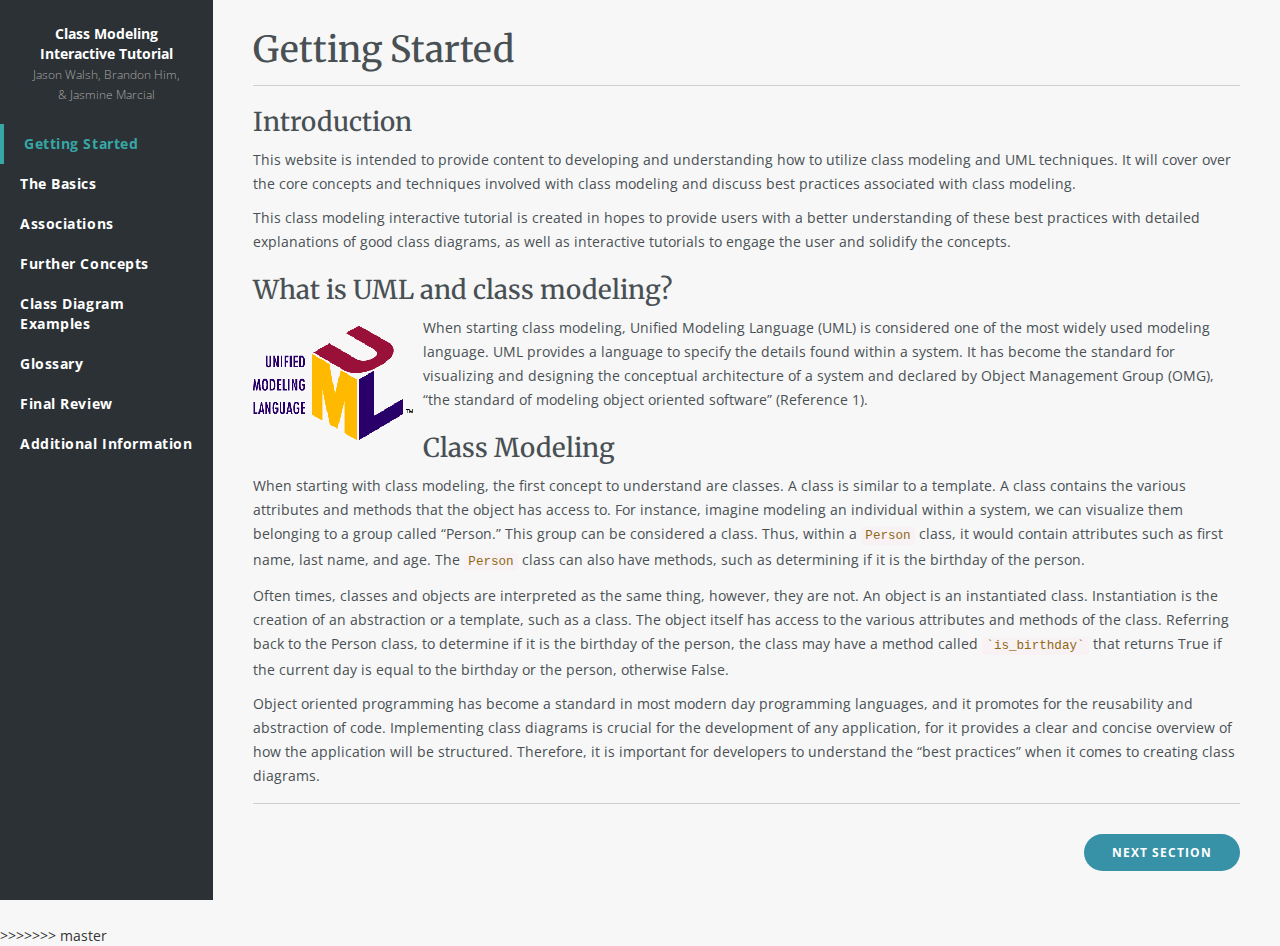
==== commit 61a090d6: "Update next buttons" ====
--- a/index.html
+++ b/index.html
@@ -6,7 +6,7 @@
         <meta name="viewport" content="width=device-width, initial-scale=1">
         <title>INFO 355 Class Modeling Tutorial</title>
         <link rel="stylesheet" href="https://maxcdn.bootstrapcdn.com/bootstrap/3.3.4/css/bootstrap.min.css">
-        <link rel="stylesheet" href="//maxcdn.bootstrapcdn.com/font-awesome/4.3.0/css/font-awesome.min.css">
+        <link rel="stylesheet" href="/maxcdn.bootstrapcdn.com/font-awesome/4.3.0/css/font-awesome.min.css">
         <link rel="stylesheet" href="assets/css/slickQuiz.css">
         <link rel="stylesheet" href="assets/css/master.css">
         <link rel="stylesheet" href="assets/css/override.css">
@@ -82,7 +82,7 @@
                         <div class="float-left">
                         </div>
                         <div class="float-right">
-                            <a class="btn btn-primary" href="/basics.html">Next Section <i class="fa fa-angle-double-right"></i></a>
+                            <a class="btn btn-primary" href="basics.html">Next Section <i class="fa fa-angle-double-right"></i></a>
                         </div>
                         <br class="clear">
                     </article>
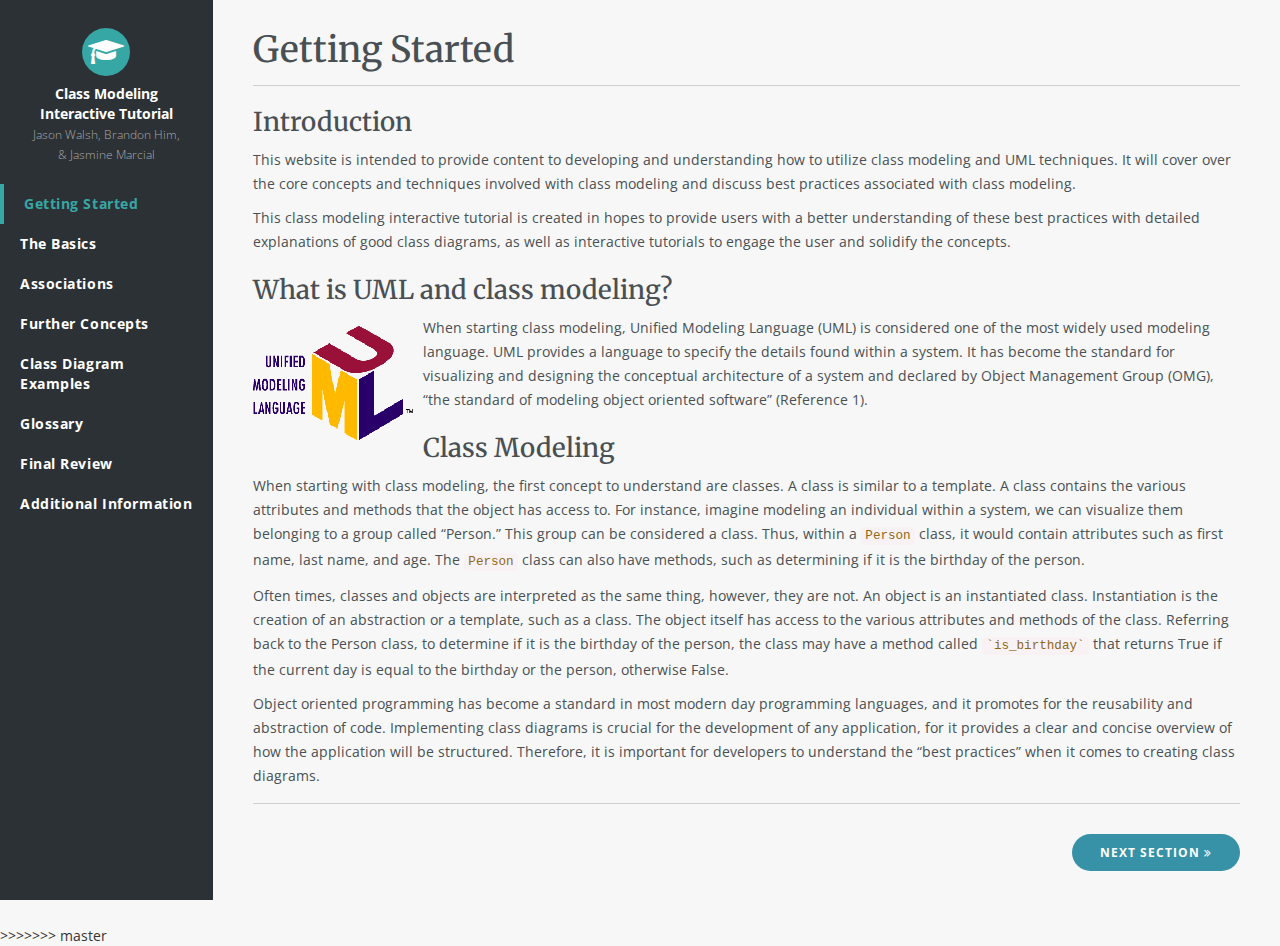
==== commit 270a44a2: "Add fork button for contributors" ====
--- a/index.html
+++ b/index.html
@@ -6,7 +6,7 @@
         <meta name="viewport" content="width=device-width, initial-scale=1">
         <title>INFO 355 Class Modeling Tutorial</title>
         <link rel="stylesheet" href="https://maxcdn.bootstrapcdn.com/bootstrap/3.3.4/css/bootstrap.min.css">
-        <link rel="stylesheet" href="/maxcdn.bootstrapcdn.com/font-awesome/4.3.0/css/font-awesome.min.css">
+        <link rel="stylesheet" href="//maxcdn.bootstrapcdn.com/font-awesome/4.3.0/css/font-awesome.min.css">
         <link rel="stylesheet" href="assets/css/slickQuiz.css">
         <link rel="stylesheet" href="assets/css/master.css">
         <link rel="stylesheet" href="assets/css/override.css">
@@ -27,6 +27,7 @@
                         <span class="icon-bar"></span>
                     </button>
                     <a class="navbar-brand" href="#">Class Modeling Interactive Tutorial</a>
+                    <iframe src="https://ghbtns.com/github-btn.html?user=brh55&repo=A-Beginners-Guide-to-UML&type=fork&count=true" frameborder="0" scrolling="0" width="170px" height="20px"></iframe>
                 </div>
                 <div id="navbar" class="navbar-collapse collapse">
                     <ul class="nav navbar-nav">
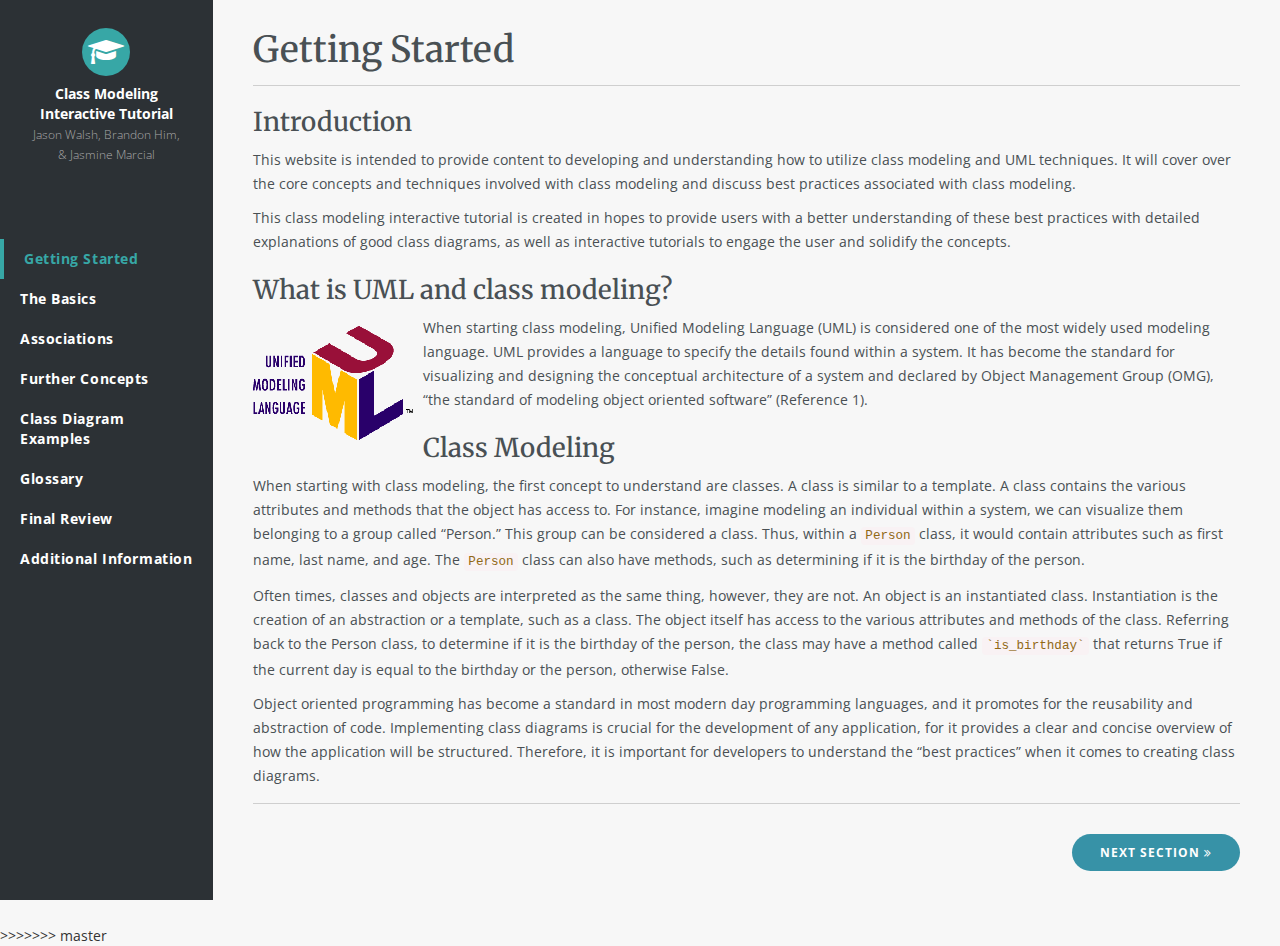
==== commit 5b32d54d: "Update with Fork button on mobile and desktop" ====
--- a/index.html
+++ b/index.html
@@ -27,7 +27,7 @@
                         <span class="icon-bar"></span>
                     </button>
                     <a class="navbar-brand" href="#">Class Modeling Interactive Tutorial</a>
-                    <iframe src="https://ghbtns.com/github-btn.html?user=brh55&repo=A-Beginners-Guide-to-UML&type=fork&count=true" frameborder="0" scrolling="0" width="170px" height="20px"></iframe>
+                    <iframe src="https://ghbtns.com/github-btn.html?user=brh55&repo=A-Beginners-Guide-to-UML&type=fork&count=true" frameborder="0" scrolling="0" width="170px" height="20px" style="padding: 15px 15px; height: 50px;"></iframe>
                 </div>
                 <div id="navbar" class="navbar-collapse collapse">
                     <ul class="nav navbar-nav">
@@ -53,6 +53,7 @@
                         </span>
                         <span class="text">Class Modeling Interactive Tutorial</span>
                         <span class="authors">Jason Walsh, Brandon Him, &amp; Jasmine Marcial</span>
+                        <iframe src="https://ghbtns.com/github-btn.html?user=brh55&repo=A-Beginners-Guide-to-UML&type=fork&count=true" frameborder="0" scrolling="0" width="170px" height="20px" style="padding: 15px 15px; height: 50px;"></iframe>
                     </section>
                     <ul class="nav nav-sidebar">
                         <li class="active"><a href="index.html">Getting Started<span class="sr-only">(current)</span></a></li>
